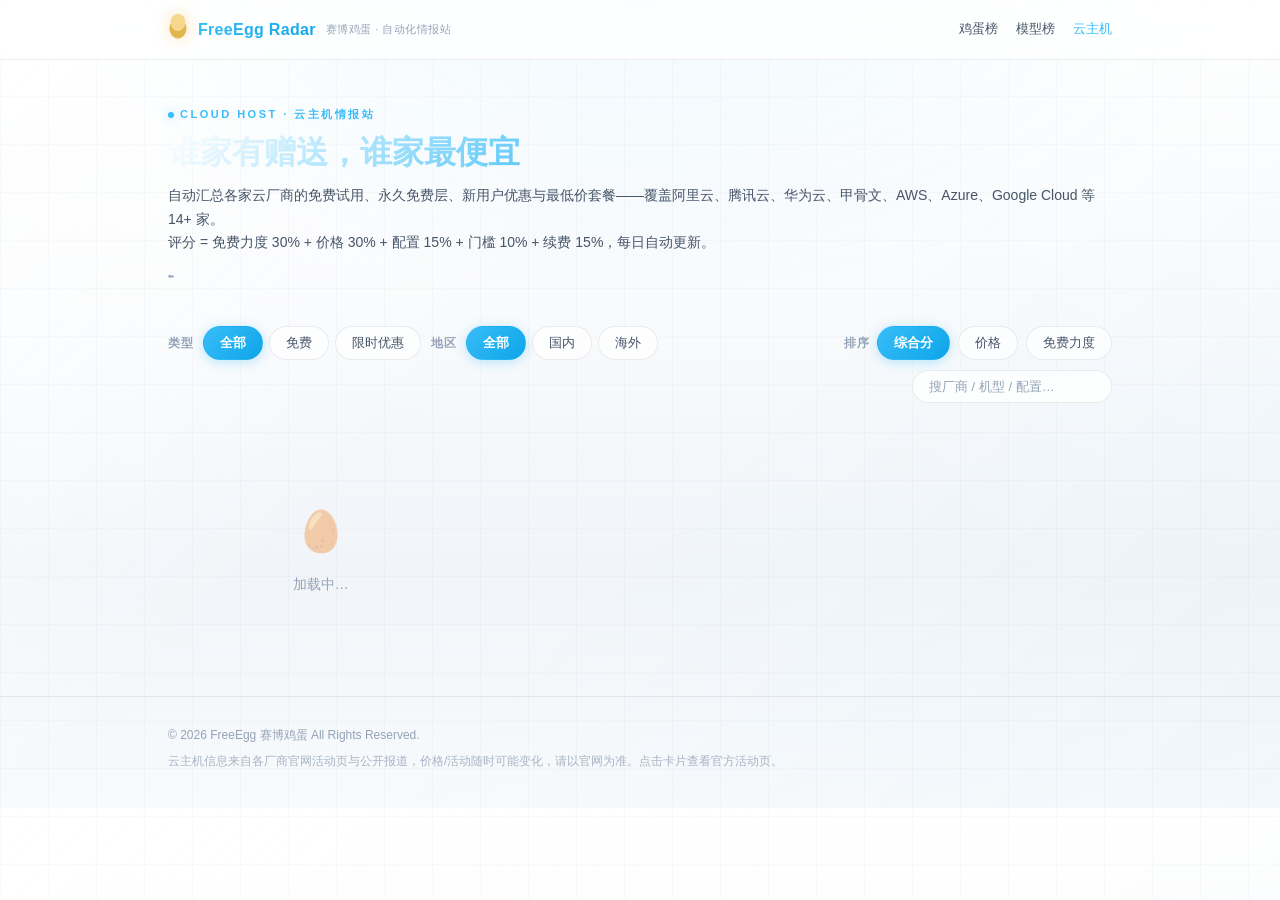
==== site/cloud.html @ a250115e "add: site/cloud.html" ====
<!DOCTYPE html>
<html lang="zh-CN">
<head>
<meta charset="UTF-8">
<meta name="viewport" content="width=device-width, initial-scale=1.0">
<meta name="theme-color" content="#0a1628">
<title>云主机 · 免费试用 & 价格对比 · FreeEgg Radar</title>
<meta name="description" content="各家云主机免费试用/赠送活动与价格对比——谁家有赠送，谁家最便宜，一页看全。">
<link rel="icon" href="data:image/svg+xml,%3Csvg xmlns='http://www.w3.org/2000/svg' viewBox='0 0 32 44'%3E%3Cellipse cx='16' cy='26' rx='14' ry='16' fill='%23e0b64e'/%3E%3Cellipse cx='16' cy='16' rx='12' ry='14' fill='%23f5d78e'/%3E%3C/svg%3E">
<link rel="stylesheet" href="css/style.css?v=19">
<style>
.cloud-grid {
  display: grid;
  grid-template-columns: repeat(auto-fill, minmax(300px, 1fr));
  gap: 14px;
  margin-top: 10px;
}
.cloud-card {
  background: var(--card);
  backdrop-filter: blur(12px);
  -webkit-backdrop-filter: blur(12px);
  border: 1px solid var(--border);
  border-radius: var(--radius);
  padding: 18px;
  transition: all 0.25s cubic-bezier(0.4, 0, 0.2, 1);
  display: flex;
  flex-direction: column;
  gap: 10px;
  position: relative;
  overflow: hidden;
  animation: cardIn 0.4s ease backwards;
}
.cloud-card::before {
  content: '';
  position: absolute;
  top: 0; left: 0; right: 0;
  height: 2px;
  background: linear-gradient(90deg, transparent, var(--sky-blue), var(--mist-silver), transparent);
  opacity: 0;
  transition: opacity 0.3s;
}
.cloud-card:hover {
  background: var(--card-hover);
  border-color: var(--border-strong);
  transform: translateY(-3px);
  box-shadow: var(--shadow-card-hover);
}
.cloud-card:hover::before { opacity: 1; }
.cloud-card.top1 { border-color: rgba(251, 191, 36, 0.45); box-shadow: var(--shadow-card), 0 4px 24px var(--gold-glow); }
.cloud-card.top2 { border-color: rgba(203, 213, 225, 0.4); box-shadow: var(--shadow-card), 0 4px 24px var(--silver-glow); }
.cloud-card.top3 { border-color: rgba(251, 146, 60, 0.45); box-shadow: var(--shadow-card), 0 4px 24px var(--copper-glow); }
.cloud-rank {
  position: absolute;
  top: 14px;
  right: 16px;
  font-size: 28px;
  font-weight: 800;
  color: var(--border-strong);
  line-height: 1;
  opacity: 0.5;
}
.cloud-card.top1 .cloud-rank { color: var(--gold); opacity: 0.9; text-shadow: 0 0 12px var(--gold-glow); }
.cloud-card.top2 .cloud-rank { color: var(--silver); opacity: 0.9; text-shadow: 0 0 12px var(--silver-glow); }
.cloud-card.top3 .cloud-rank { color: var(--copper); opacity: 0.9; text-shadow: 0 0 12px var(--copper-glow); }
.cloud-vendor {
  font-size: 13px;
  font-weight: 700;
  color: var(--sky-blue);
  display: flex;
  align-items: center;
  gap: 6px;
  padding-right: 40px;
}
.cloud-vendor::before { content: '☁'; font-size: 12px; opacity: 0.9; }
.cloud-plan { font-size: 15px; font-weight: 700; color: var(--text); line-height: 1.4; }
.cloud-config {
  font-size: 12px;
  color: var(--text-dim);
  background: rgba(255,255,255,0.04);
  border: 1px solid var(--border);
  border-radius: 8px;
  padding: 6px 10px;
  display: inline-block;
  align-self: flex-start;
}
.cloud-tags { display: flex; gap: 6px; flex-wrap: wrap; margin-top: 2px; }
.cloud-tag {
  font-size: 11px;
  padding: 3px 10px;
  border-radius: 999px;
  font-weight: 700;
}
.cloud-tag.free-forever { color: #4ade80; border: 1px solid rgba(74, 222, 128, 0.4); background: rgba(74, 222, 128, 0.12); }
.cloud-tag.free-tier { color: #4ade80; border: 1px solid rgba(74, 222, 128, 0.35); background: rgba(74, 222, 128, 0.1); }
.cloud-tag.free-trial { color: var(--sky-blue); border: 1px solid rgba(56, 189, 248, 0.35); background: rgba(56, 189, 248, 0.1); }
.cloud-tag.deal { color: var(--amber, #fbbf24); border: 1px solid rgba(251, 191, 36, 0.35); background: rgba(251, 191, 36, 0.1); }
.cloud-tag.info { color: var(--text-faint); border: 1px solid var(--border); background: rgba(255,255,255,0.03); }
.cloud-price-row {
  display: flex;
  align-items: center;
  justify-content: space-between;
  padding: 10px 12px;
  background: rgba(0,0,0,0.2);
  border-radius: var(--radius-sm);
  margin-top: 4px;
}
.cloud-price-item { flex: 1; }
.cloud-price-label { font-size: 10px; color: var(--text-faint); text-transform: uppercase; letter-spacing: 0.5px; }
.cloud-price-value { font-size: 16px; font-weight: 800; color: var(--sky-blue); margin-top: 2px; }
.cloud-price-value.free { color: #4ade80; }
.cloud-price-value.na { color: var(--text-faint); font-weight: 500; }
.cloud-detail { font-size: 12px; color: var(--text-dim); line-height: 1.6; }
.cloud-detail strong { color: var(--text); font-weight: 600; }
.cloud-score-row {
  display: flex;
  align-items: center;
  justify-content: space-between;
  padding-top: 8px;
  border-top: 1px solid var(--border);
}
.cloud-score-label { font-size: 11px; color: var(--text-faint); }
.cloud-score {
  font-size: 22px;
  font-weight: 800;
  background: linear-gradient(135deg, var(--sky-blue), var(--mist-silver));
  -webkit-background-clip: text;
  -webkit-text-fill-color: transparent;
  background-clip: text;
}
.cloud-link {
  display: inline-flex;
  align-items: center;
  gap: 4px;
  font-size: 12px;
  color: var(--sky-blue);
  text-decoration: none;
}
.cloud-link:hover { color: var(--mist-silver); }
.cloud-hero { padding: 40px 0 24px; }
.cloud-hero-title {
  font-size: 32px;
  font-weight: 800;
  background: linear-gradient(135deg, #fff 0%, var(--sky-blue) 50%, var(--mist-silver) 100%);
  -webkit-background-clip: text;
  -webkit-text-fill-color: transparent;
  background-clip: text;
  line-height: 1.2;
}
.cloud-hero-sub { color: var(--text-dim); font-size: 14px; margin-top: 12px; line-height: 1.7; }
.cloud-hero-meta { color: var(--text-faint); font-size: 12px; margin-top: 14px; display: flex; align-items: center; gap: 6px; }
.cloud-hero-meta::before { content: '☁'; font-size: 12px; }
.sort-group { display: flex; align-items: center; gap: 8px; margin-left: auto; flex-wrap: wrap; }
.sort-group .flabel { margin: 0; }
@media (max-width: 560px) {
  .sort-group { margin-left: 0; width: 100%; }
}
</style>
</head>
<body>
<a class="skip-link" href="#content">跳到主要内容</a>

<header class="topnav">
  <div class="container topnav-inner">
    <a class="brand" href="index.html">
      <span class="brand-egg" aria-hidden="true">
        <svg width="20" height="27" viewBox="0 0 32 44" fill="none"><ellipse cx="16" cy="27" rx="14" ry="16" fill="#e0b64e"/><ellipse cx="16" cy="17" rx="12" ry="14" fill="#f5d78e"/></svg>
      </span>
      <span class="brand-name">FreeEgg Radar</span>
      <span class="brand-sub">赛博鸡蛋 · 自动化情报站</span>
    </a>
    <nav class="nav-links" aria-label="主导航">
      <a href="index.html">鸡蛋榜</a>
      <a href="models.html">模型榜</a>
      <a href="cloud.html" style="color: var(--sky-blue);">云主机</a>
    </nav>
  </div>
</header>

<main id="content">
  <section class="cloud-hero">
    <div class="container">
      <p class="eyebrow">CLOUD HOST · 云主机情报站</p>
      <h1 class="cloud-hero-title">谁家有赠送，谁家最便宜</h1>
      <p class="cloud-hero-sub">自动汇总各家云厂商的免费试用、永久免费层、新用户优惠与最低价套餐——覆盖阿里云、腾讯云、华为云、甲骨文、AWS、Azure、Google Cloud 等 14+ 家。<br>评分 = 免费力度 30% + 价格 30% + 配置 15% + 门槛 10% + 续费 15%，每日自动更新。</p>
      <p class="cloud-hero-meta" id="cloud-updated-at"></p>
    </div>
  </section>

  <div class="container">
    <div class="filterbar">
      <div class="fgroup" role="group" aria-label="类型筛选" id="type-filters">
        <span class="flabel">类型</span>
        <button class="chip active" data-type="all">全部</button>
        <button class="chip" data-type="free">免费</button>
        <button class="chip" data-type="deal">限时优惠</button>
      </div>
      <div class="fgroup" role="group" aria-label="地区筛选" id="region-filters">
        <span class="flabel">地区</span>
        <button class="chip active" data-region="all">全部</button>
        <button class="chip" data-region="国内">国内</button>
        <button class="chip" data-region="海外">海外</button>
      </div>
      <div class="sort-group" role="group" aria-label="排序">
        <span class="flabel">排序</span>
        <button class="chip active" data-sort="score">综合分</button>
        <button class="chip" data-sort="price">价格</button>
        <button class="chip" data-sort="free">免费力度</button>
      </div>
      <label class="fsearch">
        <span class="visually-hidden">搜索</span>
        <input type="search" id="cloud-filter-q" placeholder="搜厂商 / 机型 / 配置…" autocomplete="off">
      </label>
    </div>
  </div>

  <section class="section">
    <div class="container">
      <div class="cloud-grid" id="cloud-grid">
        <div class="empty">加载中…</div>
      </div>
    </div>
  </section>
</main>

<footer class="footer">
  <div class="container footer-inner">
    <p>© 2026 FreeEgg 赛博鸡蛋 All Rights Reserved.</p>
    <p class="footer-tip">云主机信息来自各厂商官网活动页与公开报道，价格/活动随时可能变化，请以官网为准。点击卡片查看官方活动页。</p>
  </div>
</footer>

<script src="js/cloud.js?v=19"></script>
</body>
</html>
---- site/css/style.css ----
/* FreeEgg Radar 样式 v15：极简未来风 · 纯净白 · 雾银白主色 · 亮天蓝点缀 · Hero发光曲线 */
:root {
  /* 极简未来风配色 */
  --bg: #f8fafc;
  --bg-2: #f1f5f9;
  --card: rgba(255, 255, 255, 0.85);
  --card-solid: #ffffff;
  --card-hover: rgba(255, 255, 255, 0.95);
  --border: rgba(15, 23, 42, 0.08);
  --border-strong: rgba(15, 23, 42, 0.15);
  --text: #0f172a;
  --text-dim: #475569;
  --text-faint: #94a3b8;

  /* 雾银白主色 + 亮天蓝点缀 */
  --mist-silver: #F1F559;
  --mist-silver-dim: #d4d84a;
  --sky-blue: #38BDF8;
  --sky-blue-dim: #0ea5e9;
  --cool-gray: #e2e8f0;

  --accent: var(--sky-blue);
  --accent-2: var(--mist-silver);
  --radius: 16px;
  --radius-sm: 10px;
  --shadow-card: 0 2px 12px rgba(15, 23, 42, 0.06);
  --shadow-card-hover: 0 8px 32px rgba(15, 23, 42, 0.1);

  /* 金/银/铜蛋 */
  --gold: #f59e0b;
  --gold-bright: #fbbf24;
  --gold-glow: rgba(245, 158, 11, 0.25);
  --silver: #64748b;
  --silver-bright: #94a3b8;
  --silver-glow: rgba(100, 116, 139, 0.2);
  --copper: #ea580c;
  --copper-bright: #f97316;
  --copper-glow: rgba(234, 88, 12, 0.25);
}

* { box-sizing: border-box; margin: 0; padding: 0; }

html { scroll-behavior: smooth; }

body {
  background:
    /* 微妙对角线高光（左上稍亮） */
    linear-gradient(135deg, rgba(255,255,255,0.9) 0%, transparent 40%),
    /* 微妙对角线暗角（右下稍暗） */
    linear-gradient(315deg, rgba(56,189,248,0.03) 0%, transparent 45%),
    /* 基础从上到下渐变（纯净白到极浅灰） */
    linear-gradient(180deg, #ffffff 0%, #f8fafc 40%, #f1f5f9 70%, #f8fafc 100%);
  color: var(--text);
  font-family: 'PingFang SC', 'Microsoft YaHei', 'Segoe UI', Arial, sans-serif;
  line-height: 1.6;
  -webkit-font-smoothing: antialiased;
  overflow-x: hidden;
  position: relative;
}

/* 微妙网格纹理覆盖层 */
body::before {
  content: '';
  position: fixed;
  inset: 0;
  background-image:
    linear-gradient(rgba(15,23,42,0.02) 1px, transparent 1px),
    linear-gradient(90deg, rgba(15,23,42,0.02) 1px, transparent 1px);
  background-size: 48px 48px;
  pointer-events: none;
  z-index: 0;
}

/* 极微妙的顶部光晕（亮天蓝，大面积、低不透明度） */
body::after {
  content: '';
  position: fixed;
  top: -300px;
  left: 50%;
  transform: translateX(-50%);
  width: 1200px;
  height: 600px;
  background: radial-gradient(ellipse at center, rgba(56, 189, 248, 0.06) 0%, transparent 70%);
  pointer-events: none;
  z-index: 0;
}

.container { max-width: 980px; margin: 0 auto; padding: 0 18px; position: relative; z-index: 1; }

a { color: var(--sky-blue); text-decoration: none; transition: color 0.2s; }
a:hover { color: var(--sky-blue-dim); text-decoration: none; }

.visually-hidden {
  position: absolute; width: 1px; height: 1px; margin: -1px;
  clip: rect(0 0 0 0); overflow: hidden; white-space: nowrap;
}

.skip-link {
  position: absolute; left: -999px; top: 0; background: var(--sky-blue); color: #fff;
  padding: 8px 14px; border-radius: 0 0 8px 0; z-index: 999;
}
.skip-link:focus { left: 0; }

::-webkit-scrollbar { width: 8px; }
::-webkit-scrollbar-track { background: var(--bg); }
::-webkit-scrollbar-thumb { background: linear-gradient(180deg, var(--sky-blue), var(--mist-silver)); border-radius: 4px; }
::-webkit-scrollbar-thumb:hover { background: linear-gradient(180deg, var(--sky-blue-dim), var(--mist-silver-dim)); }

/* ========== 顶栏 ========== */
.topnav {
  position: sticky; top: 0; z-index: 50;
  background: rgba(255, 255, 255, 0.75);
  backdrop-filter: blur(24px) saturate(1.8);
  -webkit-backdrop-filter: blur(24px) saturate(1.8);
  border-bottom: 1px solid var(--border);
}
.topnav-inner { display: flex; align-items: center; gap: 12px; padding: 12px 18px; }
.brand { display: flex; align-items: center; gap: 10px; color: var(--text); }
.brand-egg { filter: drop-shadow(0 0 8px rgba(245, 158, 11, 0.3)); transition: transform 0.3s; }
.brand:hover .brand-egg { transform: rotate(-8deg) scale(1.08); }
.brand-name {
  font-weight: 800; font-size: 16px; letter-spacing: 0.3px;
  background: linear-gradient(135deg, var(--sky-blue), var(--sky-blue-dim));
  -webkit-background-clip: text; -webkit-text-fill-color: transparent;
  background-clip: text;
}
.brand-sub { font-size: 11px; color: var(--text-faint); letter-spacing: 0.5px; }
.nav-links { margin-left: auto; display: flex; gap: 18px; }
.nav-links a {
  color: var(--text-dim); font-size: 13px; font-weight: 500;
  padding: 4px 0; position: relative; transition: color 0.2s;
}
.nav-links a::after {
  content: ''; position: absolute; bottom: -2px; left: 0; width: 0; height: 2px;
  background: linear-gradient(90deg, var(--sky-blue), var(--mist-silver));
  transition: width 0.25s; border-radius: 1px;
}
.nav-links a:hover { color: var(--text); }
.nav-links a:hover::after { width: 100%; }

/* ========== Hero ========== */
.hero { padding: 48px 0 28px; position: relative; overflow: hidden; }

/* Hero 发光曲线装饰 */
.hero::before {
  content: '';
  position: absolute;
  top: -60px;
  right: -100px;
  width: 500px;
  height: 300px;
  background: linear-gradient(135deg, transparent 40%, rgba(56, 189, 248, 0.12) 50%, transparent 60%);
  border-radius: 50%;
  filter: blur(20px);
  transform: rotate(-15deg);
  pointer-events: none;
  z-index: 0;
}
.hero::after {
  content: '';
  position: absolute;
  bottom: -40px;
  left: -80px;
  width: 450px;
  height: 250px;
  background: linear-gradient(135deg, transparent 40%, rgba(241, 245, 89, 0.1) 50%, transparent 60%);
  border-radius: 50%;
  filter: blur(24px);
  transform: rotate(20deg);
  pointer-events: none;
  z-index: 0;
}
.hero-curve {
  position: absolute;
  top: 50%;
  left: 50%;
  transform: translate(-50%, -50%);
  width: 800px;
  height: 400px;
  pointer-events: none;
  z-index: 0;
  opacity: 0.6;
}
.hero-curve::before {
  content: '';
  position: absolute;
  top: 30%;
  left: 10%;
  width: 600px;
  height: 2px;
  background: linear-gradient(90deg, transparent, rgba(56, 189, 248, 0.3), rgba(241, 245, 89, 0.25), transparent);
  border-radius: 50%;
  filter: blur(1px);
  transform: rotate(-8deg);
}
.hero-curve::after {
  content: '';
  position: absolute;
  top: 55%;
  left: 20%;
  width: 500px;
  height: 2px;
  background: linear-gradient(90deg, transparent, rgba(241, 245, 89, 0.2), rgba(56, 189, 248, 0.25), transparent);
  border-radius: 50%;
  filter: blur(1px);
  transform: rotate(5deg);
}

.hero-inner { display: flex; align-items: center; gap: 28px; flex-wrap: wrap; position: relative; z-index: 1; }
.hero-logo { flex-shrink: 0; position: relative; }
.hero-logo::before {
  content: ''; position: absolute; inset: -24px;
  background: radial-gradient(circle, rgba(56, 189, 248, 0.15) 0%, rgba(241, 245, 89, 0.1) 50%, transparent 70%);
  border-radius: 50%; z-index: -1;
}
.hero-logo svg { filter: drop-shadow(0 0 20px rgba(56, 189, 248, 0.25)); animation: float 4s ease-in-out infinite; }
@keyframes float {
  0%, 100% { transform: translateY(0); }
  50% { transform: translateY(-8px); }
}
.hero-copy { flex: 1 1 300px; min-width: 0; }
.eyebrow {
  font-size: 11px; letter-spacing: 2.5px; text-transform: uppercase;
  color: var(--sky-blue); margin-bottom: 10px; font-weight: 600;
  display: inline-flex; align-items: center; gap: 6px;
}
.eyebrow::before {
  content: ''; width: 6px; height: 6px; border-radius: 50%;
  background: var(--sky-blue); box-shadow: 0 0 10px rgba(56, 189, 248, 0.5);
  animation: pulse 2s ease-in-out infinite;
}
@keyframes pulse {
  0%, 100% { opacity: 1; }
  50% { opacity: 0.4; }
}
.hero-title {
  font-size: 34px; line-height: 1.2; font-weight: 800; letter-spacing: 0.5px;
  background: linear-gradient(135deg, var(--text) 0%, var(--sky-blue) 50%, var(--sky-blue-dim) 100%);
  -webkit-background-clip: text; -webkit-text-fill-color: transparent;
  background-clip: text;
}
.hero-sub { color: var(--text-dim); font-size: 14px; margin-top: 12px; line-height: 1.7; }
.hero-stats { display: flex; gap: 22px; margin-top: 22px; }
.stat { display: flex; align-items: center; gap: 10px; }
.stat-egg { display: flex; filter: drop-shadow(0 2px 6px rgba(0,0,0,0.1)); }
.stat-text dt { font-size: 11px; color: var(--text-faint); letter-spacing: 1px; text-transform: uppercase; }
.stat-text dd {
  font-size: 26px; font-weight: 800; line-height: 1.1;
  background: linear-gradient(135deg, var(--gold), var(--gold-bright));
  -webkit-background-clip: text; -webkit-text-fill-color: transparent;
  background-clip: text;
}
.stat:nth-child(2) .stat-text dd { background: linear-gradient(135deg, var(--silver), var(--silver-bright)); -webkit-background-clip: text; background-clip: text; }
.stat:nth-child(3) .stat-text dd { background: linear-gradient(135deg, var(--copper), var(--copper-bright)); -webkit-background-clip: text; background-clip: text; }
.hero-meta {
  color: var(--text-faint); font-size: 12px; margin-top: 14px;
  display: flex; align-items: center; gap: 6px;
}
.hero-meta::before { content: '⏱'; font-size: 11px; }

/* ========== 筛选栏 ========== */
.filterbar {
  display: flex; align-items: center; gap: 10px; flex-wrap: wrap;
  padding: 14px 0 6px;
}
.chip {
  background: rgba(255,255,255,0.7); color: var(--text-dim);
  border: 1px solid var(--border); border-radius: 999px;
  padding: 7px 16px; font-size: 13px; cursor: pointer;
  transition: all 0.2s cubic-bezier(0.4, 0, 0.2, 1); font-family: inherit;
  font-weight: 500;
}
.chip:hover {
  color: var(--text); border-color: var(--border-strong);
  background: rgba(255,255,255,0.95); transform: translateY(-1px);
}
.chip.active {
  background: linear-gradient(135deg, var(--sky-blue), var(--sky-blue-dim));
  color: #fff; border-color: transparent; font-weight: 700;
  box-shadow: 0 2px 12px rgba(56, 189, 248, 0.35);
}
.filter-advanced {
  display: flex; gap: 16px; flex-wrap: wrap; width: 100%;
  padding: 12px 16px; border: 1px solid var(--border); border-radius: var(--radius-sm);
  margin-top: 4px; background: rgba(255,255,255,0.6);
  animation: slideDown 0.25s ease;
}
@keyframes slideDown {
  from { opacity: 0; transform: translateY(-8px); }
  to { opacity: 1; transform: translateY(0); }
}
.fgroup { display: flex; align-items: center; gap: 6px; flex-wrap: wrap; }
.flabel { font-size: 12px; color: var(--text-faint); margin-right: 4px; font-weight: 600; letter-spacing: 0.5px; }
.fsearch { margin-left: auto; }
.fsearch input {
  background: rgba(255,255,255,0.8); border: 1px solid var(--border); border-radius: 999px;
  color: var(--text); padding: 8px 16px; font-size: 13px; width: 200px; outline: none;
  font-family: inherit; transition: all 0.2s;
}
.fsearch input::placeholder { color: var(--text-faint); }
.fsearch input:focus { border-color: var(--sky-blue); background: rgba(255,255,255,0.95); box-shadow: 0 0 0 3px rgba(56, 189, 248, 0.12); }
@media (max-width: 560px) {
  .fsearch { margin-left: 0; width: 100%; }
  .fsearch input { width: 100%; }
  .hero-title { font-size: 26px; }
  .hero-stats { gap: 16px; }
  .stat-text dd { font-size: 22px; }
}

/* ========== 卡片网格 ========== */
.section { padding: 32px 0; }
.egg-grid {
  display: grid; grid-template-columns: repeat(auto-fill, minmax(290px, 1fr));
  gap: 16px; margin-top: 10px;
}
.egg-card {
  background: var(--card);
  backdrop-filter: blur(12px);
  -webkit-backdrop-filter: blur(12px);
  border: 1px solid var(--border); border-radius: var(--radius);
  padding: 18px; cursor: pointer;
  transition: all 0.25s cubic-bezier(0.4, 0, 0.2, 1);
  display: flex; flex-direction: column; gap: 10px;
  position: relative; overflow: hidden;
  animation: cardIn 0.4s ease backwards;
  box-shadow: var(--shadow-card);
}
@keyframes cardIn {
  from { opacity: 0; transform: translateY(16px); }
  to { opacity: 1; transform: translateY(0); }
}
.egg-card::before {
  content: ''; position: absolute; top: 0; left: 0; right: 0; height: 2px;
  background: linear-gradient(90deg, transparent, var(--sky-blue), var(--mist-silver), transparent);
  opacity: 0; transition: opacity 0.3s;
}
.egg-card:hover {
  background: var(--card-hover);
  border-color: var(--border-strong);
  transform: translateY(-3px);
  box-shadow: var(--shadow-card-hover);
}
.egg-card:hover::before { opacity: 1; }
.egg-card.tier-gold:hover { border-color: rgba(245, 158, 11, 0.4); box-shadow: var(--shadow-card-hover), 0 8px 24px var(--gold-glow); }
.egg-card.tier-silver:hover { border-color: rgba(100, 116, 139, 0.35); box-shadow: var(--shadow-card-hover), 0 8px 24px var(--silver-glow); }
.egg-card.tier-copper:hover { border-color: rgba(234, 88, 12, 0.4); box-shadow: var(--shadow-card-hover), 0 8px 24px var(--copper-glow); }
.egg-card.rotten { opacity: 0.5; filter: grayscale(0.5); }
.egg-card.rotten:hover { transform: none; box-shadow: var(--shadow-card); }

.egg-head { display: flex; align-items: center; gap: 8px; }
.egg-vendor {
  font-size: 12px; color: var(--text-dim); font-weight: 600;
  display: flex; align-items: center; gap: 5px;
}
.egg-vendor::before { content: '◆'; font-size: 8px; color: var(--sky-blue); opacity: 0.8; }
.egg-tier {
  margin-left: auto; font-size: 11px; padding: 3px 10px; border-radius: 999px;
  font-weight: 700; letter-spacing: 0.5px;
}
.tier-gold .egg-tier, .egg-card.tier-gold .egg-tier { color: #fff; background: linear-gradient(135deg, var(--gold-bright), var(--gold)); box-shadow: 0 1px 6px var(--gold-glow); }
.tier-silver .egg-tier, .egg-card.tier-silver .egg-tier { color: #fff; background: linear-gradient(135deg, var(--silver-bright), var(--silver)); box-shadow: 0 1px 6px var(--silver-glow); }
.tier-copper .egg-tier, .egg-card.tier-copper .egg-tier { color: #fff; background: linear-gradient(135deg, var(--copper-bright), var(--copper)); box-shadow: 0 1px 6px var(--copper-glow); }

.egg-title { font-size: 15px; font-weight: 700; line-height: 1.45; color: var(--text); }
.egg-summary { font-size: 13px; color: var(--text-dim); flex: 1; line-height: 1.6; }
.egg-tags { display: flex; gap: 6px; flex-wrap: wrap; }
.tag {
  font-size: 11px; padding: 3px 9px; border-radius: 6px;
  border: 1px solid var(--border); color: var(--text-dim);
  background: rgba(15,23,42,0.02); font-weight: 500;
}
.tag-limit { color: #d97706; border-color: rgba(217, 119, 6, 0.3); background: rgba(217, 119, 6, 0.06); }
.tag-longterm { color: #059669; border-color: rgba(5, 150, 105, 0.3); background: rgba(5, 150, 105, 0.06); }
.tag-auto { color: var(--sky-blue-dim); border-color: rgba(14, 165, 233, 0.35); background: rgba(14, 165, 233, 0.08); }

.egg-meta { display: flex; align-items: center; gap: 10px; font-size: 12px; color: var(--text-faint); padding-top: 4px; border-top: 1px solid var(--border); }
.egg-score {
  font-size: 18px; font-weight: 800; margin-left: auto;
  background: linear-gradient(135deg, var(--gold), var(--gold-bright));
  -webkit-background-clip: text; -webkit-text-fill-color: transparent;
  background-clip: text;
}
.egg-card.tier-silver .egg-score { background: linear-gradient(135deg, var(--silver), var(--silver-bright)); -webkit-background-clip: text; background-clip: text; }
.egg-card.tier-copper .egg-score { background: linear-gradient(135deg, var(--copper), var(--copper-bright)); -webkit-background-clip: text; background-clip: text; }
.egg-countdown { color: #d97706; font-weight: 600; display: flex; align-items: center; gap: 4px; }
.egg-countdown::before { content: '⏰'; font-size: 11px; }
.egg-rotate { color: var(--text-faint); }

/* ========== 排行榜 ========== */
.section-head { margin-bottom: 18px; }
.section-head h2 {
  font-size: 24px; margin-top: 4px; font-weight: 800;
  background: linear-gradient(135deg, var(--text), var(--text-dim));
  -webkit-background-clip: text; -webkit-text-fill-color: transparent;
  background-clip: text;
}
.section-sub { color: var(--text-dim); font-size: 13px; margin-top: 6px; }
.ranking { display: flex; flex-direction: column; gap: 10px; }
.rank-item {
  display: flex; align-items: center; gap: 14px;
  background: var(--card);
  backdrop-filter: blur(12px);
  border: 1px solid var(--border); border-radius: var(--radius-sm);
  padding: 14px 18px; cursor: pointer;
  transition: all 0.2s cubic-bezier(0.4, 0, 0.2, 1);
  position: relative; overflow: hidden;
  box-shadow: var(--shadow-card);
}
.rank-item::before {
  content: ''; position: absolute; left: 0; top: 0; bottom: 0; width: 3px;
  background: var(--border-strong); transition: background 0.2s;
}
.rank-item:hover {
  background: var(--card-hover); border-color: var(--border-strong);
  transform: translateX(4px);
  box-shadow: var(--shadow-card-hover);
}
.rank-item:hover::before { background: linear-gradient(180deg, var(--sky-blue), var(--mist-silver)); }
.rank-item.top1::before { background: linear-gradient(180deg, var(--gold-bright), var(--gold)); }
.rank-item.top2::before { background: linear-gradient(180deg, var(--silver-bright), var(--silver)); }
.rank-item.top3::before { background: linear-gradient(180deg, var(--copper-bright), var(--copper)); }
.rank-no {
  font-size: 16px; font-weight: 800; color: var(--text-faint);
  width: 30px; text-align: center; flex-shrink: 0;
}
.rank-no.top1 { color: var(--gold); text-shadow: 0 0 10px var(--gold-glow); font-size: 20px; }
.rank-no.top2 { color: var(--silver); text-shadow: 0 0 10px var(--silver-glow); font-size: 18px; }
.rank-no.top3 { color: var(--copper); text-shadow: 0 0 10px var(--copper-glow); font-size: 17px; }
.rank-info { flex: 1; min-width: 0; }
.rank-title { font-size: 14px; font-weight: 600; white-space: nowrap; overflow: hidden; text-overflow: ellipsis; color: var(--text); }
.rank-sub { font-size: 12px; color: var(--text-faint); margin-top: 2px; }
.rank-score {
  font-size: 18px; font-weight: 800; flex-shrink: 0;
  background: linear-gradient(135deg, var(--sky-blue), var(--sky-blue-dim));
  -webkit-background-clip: text; -webkit-text-fill-color: transparent;
  background-clip: text;
}

/* ========== 过期蛋 ========== */
.recycle {
  background: var(--card);
  backdrop-filter: blur(12px);
  border: 1px solid var(--border); border-radius: var(--radius);
  padding: 16px 20px;
  box-shadow: var(--shadow-card);
}
.recycle summary {
  display: flex; align-items: center; gap: 12px; cursor: pointer; list-style: none;
}
.recycle summary::-webkit-details-marker { display: none; }
.recycle-title h2 { font-size: 19px; font-weight: 700; color: var(--text-dim); }
.recycle-meta { margin-left: auto; font-size: 12px; color: var(--text-faint); }
.recycle-meta .num { font-size: 16px; font-weight: 700; color: var(--text-dim); }
.recycle-list { margin-top: 16px; display: grid; grid-template-columns: repeat(auto-fill, minmax(260px, 1fr)); gap: 10px; }

/* ========== 详情弹层 ========== */
.modal-overlay {
  position: fixed; inset: 0; background: rgba(15, 23, 42, 0.5);
  backdrop-filter: blur(8px); z-index: 90;
  display: flex; align-items: center; justify-content: center; padding: 16px;
  animation: fadeIn 0.2s ease;
}
@keyframes fadeIn { from { opacity: 0; } to { opacity: 1; } }
.modal {
  background: linear-gradient(180deg, #ffffff, #f8fafc);
  border: 1px solid var(--border-strong); border-radius: 20px;
  max-width: 580px; width: 100%; max-height: 82vh; overflow-y: auto;
  padding: 24px; position: relative;
  box-shadow: 0 24px 80px rgba(15,23,42,0.15), 0 0 60px rgba(56, 189, 248, 0.1);
  animation: modalIn 0.3s cubic-bezier(0.4, 0, 0.2, 1);
}
@keyframes modalIn {
  from { opacity: 0; transform: scale(0.95) translateY(12px); }
  to { opacity: 1; transform: scale(1) translateY(0); }
}
.modal-head { display: flex; align-items: flex-start; gap: 12px; margin-bottom: 12px; padding-right: 36px; }
.modal-title { font-size: 19px; font-weight: 800; line-height: 1.4; color: var(--text); }
.modal-meta { font-size: 12px; color: var(--text-faint); margin-bottom: 14px; display: flex; gap: 12px; flex-wrap: wrap; }
.modal-content { font-size: 14px; color: var(--text-dim); line-height: 1.75; }
.modal-content p { margin: 10px 0; }
.modal-content ul, .modal-content ol { margin: 10px 0 10px 22px; }
.modal-content li { margin: 6px 0; }
.modal-content strong { color: var(--gold); font-weight: 700; }
.modal-content a { color: var(--sky-blue); text-decoration: underline; text-underline-offset: 2px; }
.modal-close {
  position: absolute; top: 14px; right: 14px; background: rgba(15,23,42,0.04);
  border: 1px solid var(--border); color: var(--text-dim); font-size: 20px;
  cursor: pointer; padding: 6px 12px; line-height: 1; border-radius: 8px;
  transition: all 0.2s;
}
.modal-close:hover { background: rgba(15,23,42,0.08); color: var(--text); transform: rotate(90deg); }
.modal-actions { margin-top: 20px; display: flex; gap: 10px; flex-wrap: wrap; padding-top: 16px; border-top: 1px solid var(--border); }
.btn {
  display: inline-flex; align-items: center; gap: 6px;
  background: linear-gradient(135deg, var(--sky-blue), var(--sky-blue-dim));
  color: #fff; font-weight: 700;
  border-radius: 10px; padding: 10px 20px; font-size: 14px;
  border: none; cursor: pointer; transition: all 0.2s;
  box-shadow: 0 2px 12px rgba(56, 189, 248, 0.35);
}
.btn:hover { background: linear-gradient(135deg, var(--sky-blue-dim), var(--mist-silver-dim)); transform: translateY(-1px); box-shadow: 0 4px 20px rgba(56, 189, 248, 0.45); color: #fff; }
.btn-ghost {
  background: rgba(15,23,42,0.04); color: var(--text-dim);
  border: 1px solid var(--border); padding: 10px 16px; box-shadow: none;
}
.btn-ghost:hover { background: rgba(15,23,42,0.08); color: var(--text); box-shadow: none; }

/* ========== 灯箱 ========== */
.lightbox {
  position: fixed; inset: 0; background: rgba(15,23,42,0.85); z-index: 95;
  display: flex; align-items: center; justify-content: center; padding: 20px;
}
.lightbox[hidden] { display: none; }
.lightbox img { max-width: 100%; max-height: 90vh; border-radius: 12px; box-shadow: 0 20px 60px rgba(0,0,0,0.3); }
.lightbox-close {
  position: absolute; top: 16px; right: 20px; background: rgba(255,255,255,0.1);
  border: none; color: #fff; font-size: 28px; cursor: pointer;
  width: 44px; height: 44px; border-radius: 50%; transition: all 0.2s;
}
.lightbox-close:hover { background: rgba(255,255,255,0.2); transform: rotate(90deg); }

/* ========== 页脚 ========== */
.footer { border-top: 1px solid var(--border); padding: 28px 0 36px; margin-top: 20px; }
.footer-inner { display: flex; flex-direction: column; gap: 6px; }
.footer p { color: var(--text-faint); font-size: 12px; line-height: 1.7; }
.footer-tip { opacity: 0.8; }

/* ========== 空状态 ========== */
.empty {
  color: var(--text-faint); text-align: center; padding: 48px 0;
  font-size: 14px; display: flex; flex-direction: column; align-items: center; gap: 10px;
}
.empty::before { content: '🥚'; font-size: 40px; opacity: 0.5; }

/* ========== 模型榜专属样式 ========== */
.model-grid {
  display: grid; grid-template-columns: repeat(auto-fill, minmax(280px, 1fr));
  gap: 14px; margin-top: 10px;
}
.model-card {
  background: var(--card);
  backdrop-filter: blur(12px);
  border: 1px solid var(--border); border-radius: var(--radius);
  padding: 16px; cursor: pointer;
  transition: all 0.25s cubic-bezier(0.4, 0, 0.2, 1);
  display: flex; flex-direction: column; gap: 8px;
  position: relative; overflow: hidden;
  animation: cardIn 0.4s ease backwards;
  box-shadow: var(--shadow-card);
}
.model-card:hover {
  background: var(--card-hover);
  border-color: var(--border-strong);
  transform: translateY(-2px);
  box-shadow: var(--shadow-card-hover);
}
.model-card.top1 { border-color: rgba(245, 158, 11, 0.4); box-shadow: var(--shadow-card), 0 4px 20px var(--gold-glow); }
.model-card.top2 { border-color: rgba(100, 116, 139, 0.35); box-shadow: var(--shadow-card), 0 4px 20px var(--silver-glow); }
.model-card.top3 { border-color: rgba(234, 88, 12, 0.4); box-shadow: var(--shadow-card), 0 4px 20px var(--copper-glow); }
.model-rank {
  position: absolute; top: 12px; right: 14px;
  font-size: 28px; font-weight: 900; color: var(--border-strong);
  line-height: 1; opacity: 0.5;
}
.model-card.top1 .model-rank { color: var(--gold); opacity: 0.8; }
.model-card.top2 .model-rank { color: var(--silver); opacity: 0.8; }
.model-card.top3 .model-rank { color: var(--copper); opacity: 0.8; }
.model-name { font-size: 15px; font-weight: 700; line-height: 1.4; color: var(--text); padding-right: 36px; }
.model-vendor { font-size: 12px; color: var(--text-faint); font-weight: 500; }
.model-pricing { display: flex; gap: 12px; margin-top: 4px; }
.price-item { flex: 1; }
.price-label { font-size: 10px; color: var(--text-faint); text-transform: uppercase; letter-spacing: 0.5px; }
.price-value { font-size: 14px; font-weight: 700; color: var(--text); margin-top: 2px; }
.price-value.output { color: var(--sky-blue-dim); }
.model-score-row { display: flex; align-items: flex-end; justify-content: space-between; margin-top: auto; padding-top: 8px; border-top: 1px solid var(--border); }
.model-score-label { font-size: 10px; color: var(--text-faint); text-transform: uppercase; letter-spacing: 0.5px; }
.model-date { font-size: 10px; color: var(--text-faint); margin-top: 2px; }
.model-score {
  font-size: 24px; font-weight: 900; line-height: 1;
  background: linear-gradient(135deg, var(--sky-blue), var(--sky-blue-dim));
  -webkit-background-clip: text; -webkit-text-fill-color: transparent;
  background-clip: text;
}
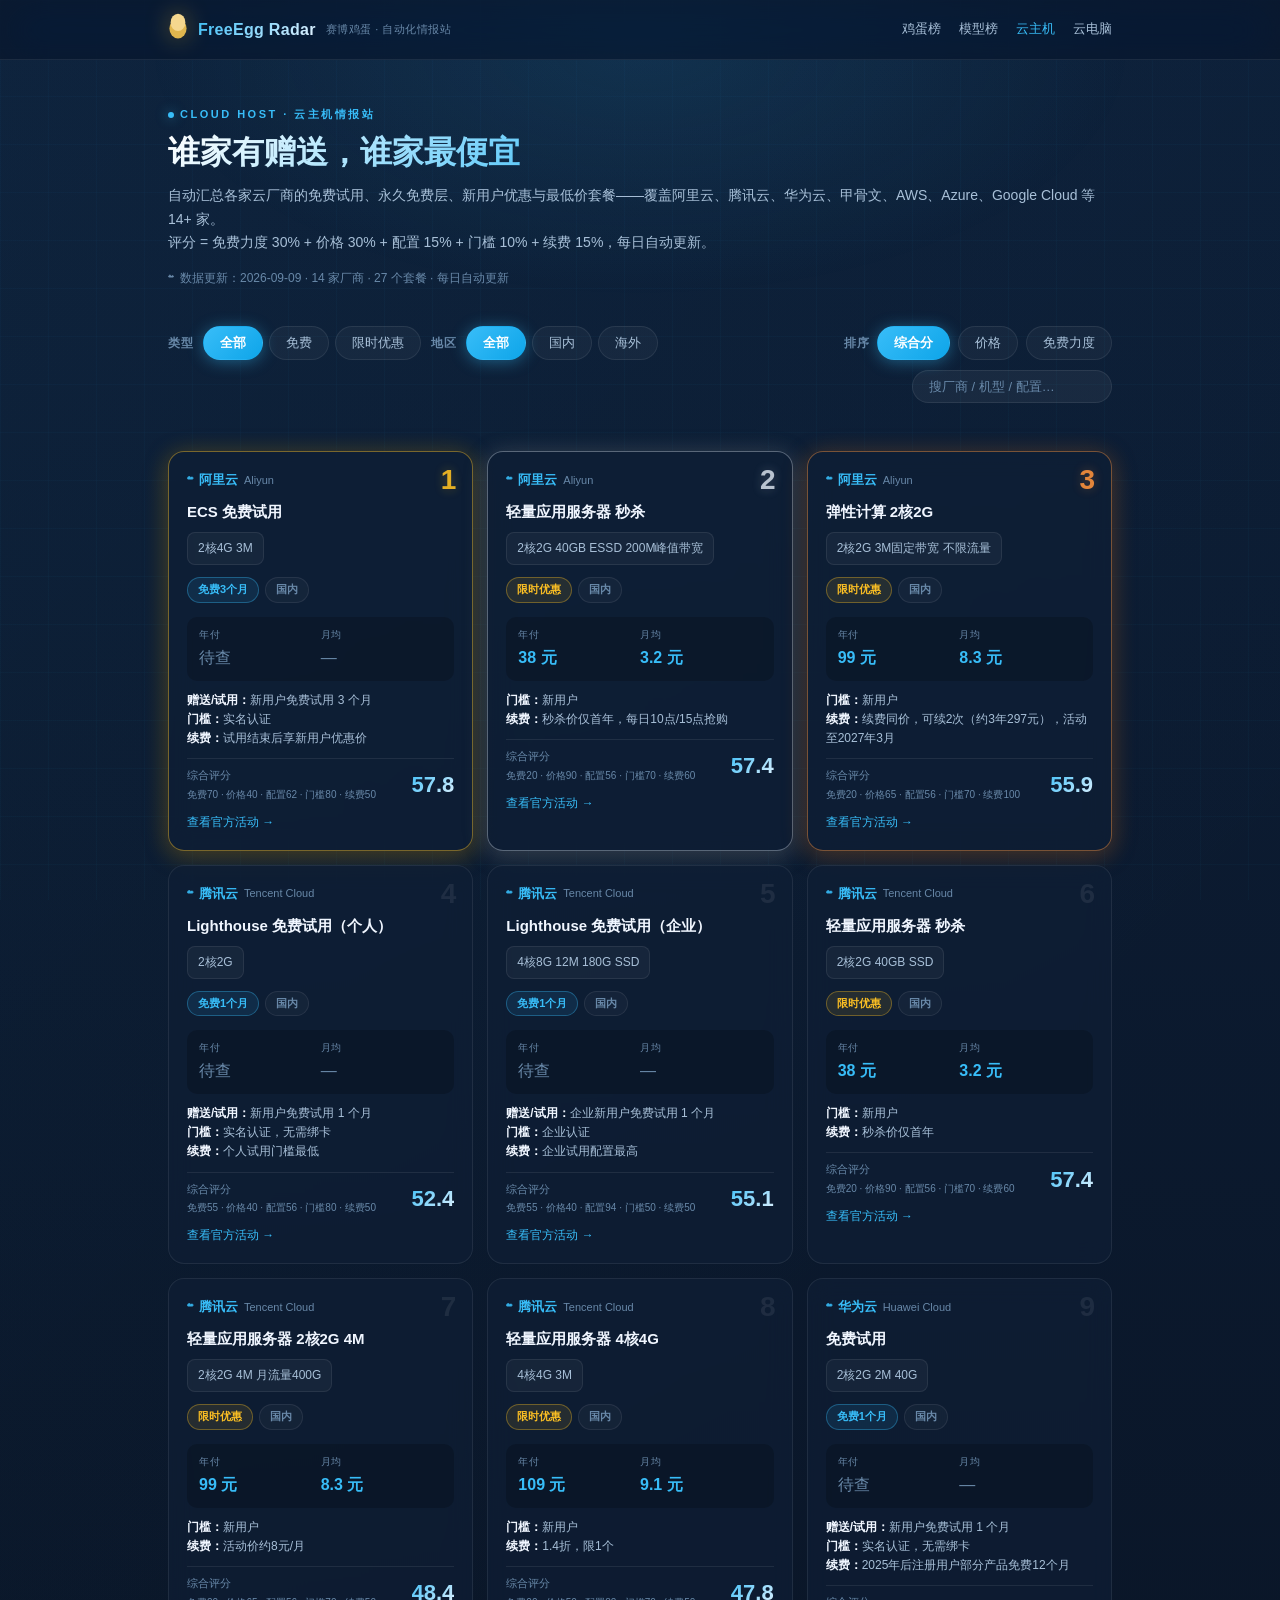
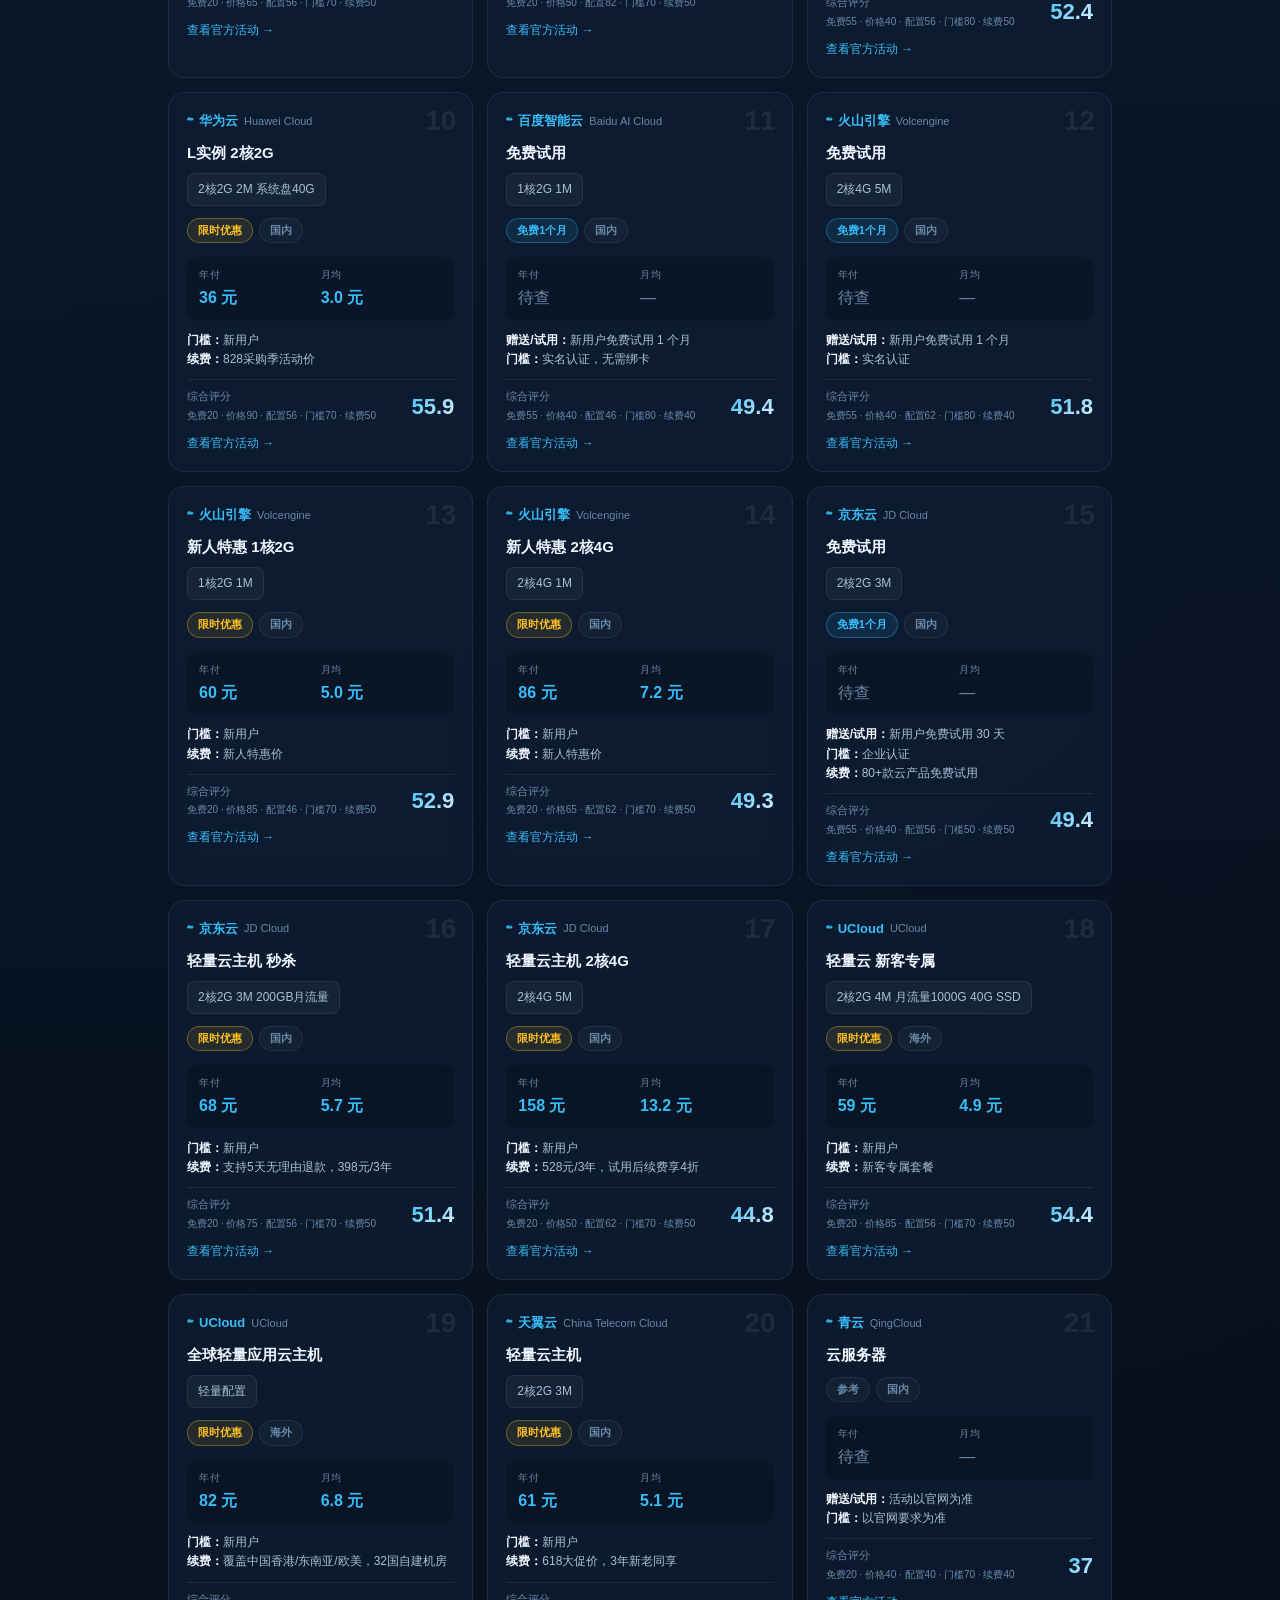
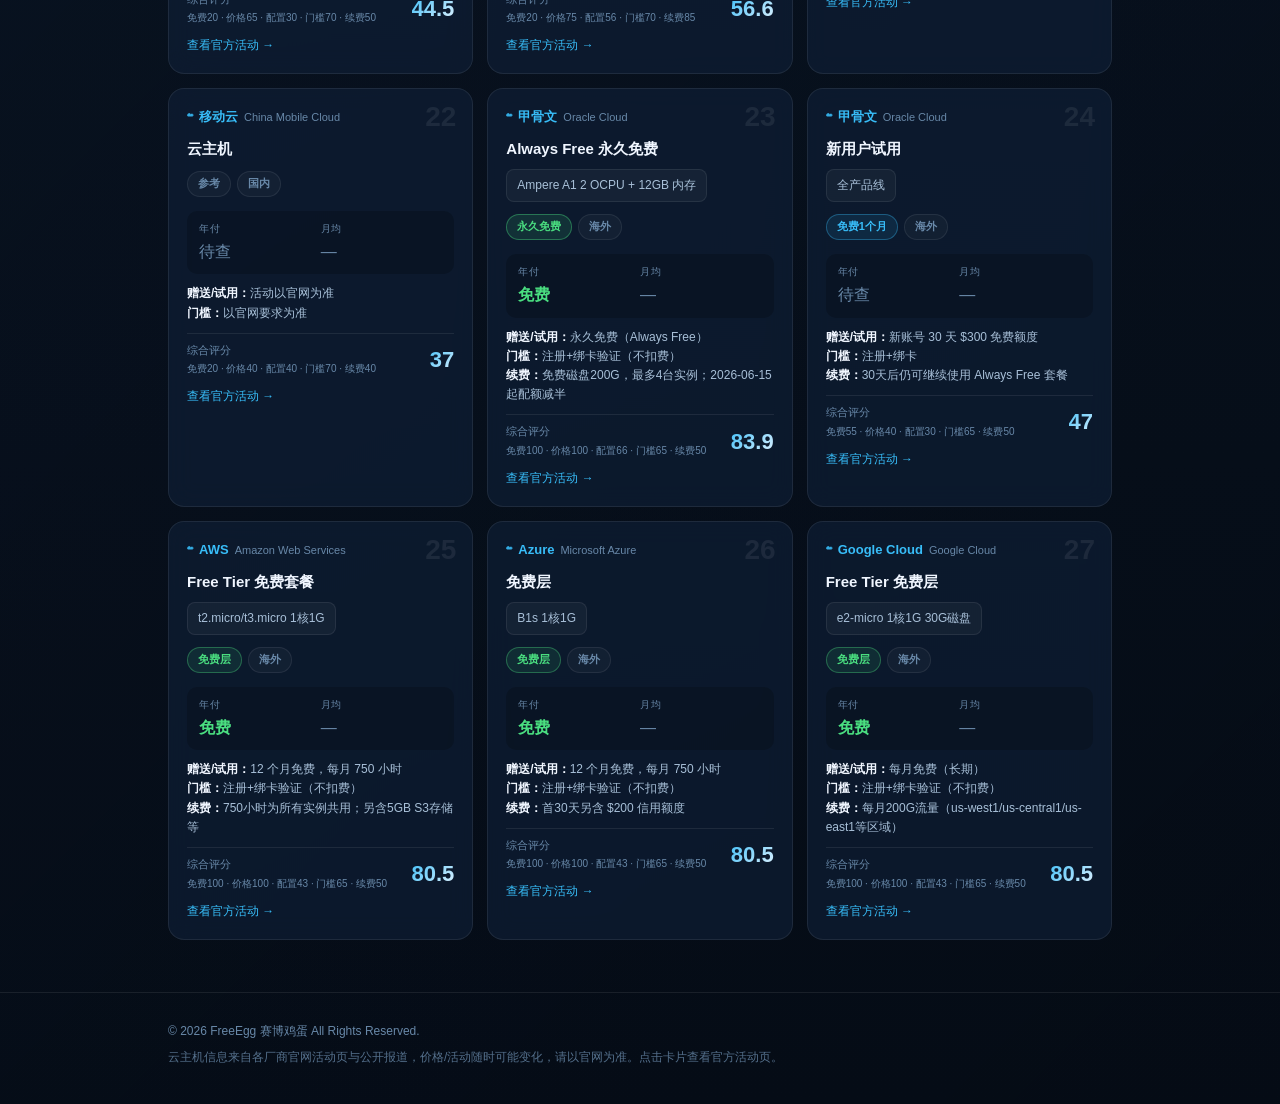
==== commit 8abb9183: "update: site/cloud.html" ====
--- a/site/cloud.html
+++ b/site/cloud.html
@@ -172,6 +172,7 @@
       <a href="index.html">鸡蛋榜</a>
       <a href="models.html">模型榜</a>
       <a href="cloud.html" style="color: var(--sky-blue);">云主机</a>
+      <a href="cloudpc.html">云电脑</a>
     </nav>
   </div>
 </header>
--- a/site/css/style.css
+++ b/site/css/style.css
@@ -1,41 +1,41 @@
-/* FreeEgg Radar 样式 v15：极简未来风 · 纯净白 · 雾银白主色 · 亮天蓝点缀 · Hero发光曲线 */
+/* FreeEgg Radar 样式 v16：深色科技感 · 深蓝背景 · 发光曲线 · 亮天蓝点缀 */
 :root {
-  /* 极简未来风配色 */
-  --bg: #f8fafc;
-  --bg-2: #f1f5f9;
-  --card: rgba(255, 255, 255, 0.85);
-  --card-solid: #ffffff;
-  --card-hover: rgba(255, 255, 255, 0.95);
-  --border: rgba(15, 23, 42, 0.08);
-  --border-strong: rgba(15, 23, 42, 0.15);
-  --text: #0f172a;
-  --text-dim: #475569;
-  --text-faint: #94a3b8;
-
-  /* 雾银白主色 + 亮天蓝点缀 */
-  --mist-silver: #F1F559;
-  --mist-silver-dim: #d4d84a;
+  /* 深色科技感配色 */
+  --bg: #0a1628;
+  --bg-2: #0f1f35;
+  --card: rgba(15, 31, 53, 0.7);
+  --card-solid: #0f1f35;
+  --card-hover: rgba(20, 40, 65, 0.85);
+  --border: rgba(255, 255, 255, 0.08);
+  --border-strong: rgba(255, 255, 255, 0.15);
+  --text: #f0f6ff;
+  --text-dim: #a8c0d8;
+  --text-faint: #6888a8;
+
+  /* 亮天蓝主色 + 白色发光 */
   --sky-blue: #38BDF8;
   --sky-blue-dim: #0ea5e9;
-  --cool-gray: #e2e8f0;
+  --sky-glow: rgba(56, 189, 248, 0.4);
+  --mist-silver: #e8f4ff;
+  --mist-silver-dim: #c8e0f0;
 
   --accent: var(--sky-blue);
   --accent-2: var(--mist-silver);
   --radius: 16px;
   --radius-sm: 10px;
-  --shadow-card: 0 2px 12px rgba(15, 23, 42, 0.06);
-  --shadow-card-hover: 0 8px 32px rgba(15, 23, 42, 0.1);
+  --shadow-card: 0 4px 24px rgba(0, 0, 0, 0.3);
+  --shadow-card-hover: 0 8px 40px rgba(0, 0, 0, 0.4), 0 0 30px rgba(56, 189, 248, 0.1);
 
   /* 金/银/铜蛋 */
-  --gold: #f59e0b;
-  --gold-bright: #fbbf24;
-  --gold-glow: rgba(245, 158, 11, 0.25);
-  --silver: #64748b;
-  --silver-bright: #94a3b8;
-  --silver-glow: rgba(100, 116, 139, 0.2);
-  --copper: #ea580c;
-  --copper-bright: #f97316;
-  --copper-glow: rgba(234, 88, 12, 0.25);
+  --gold: #fbbf24;
+  --gold-bright: #fde68a;
+  --gold-glow: rgba(251, 191, 36, 0.35);
+  --silver: #cbd5e1;
+  --silver-bright: #f1f5f9;
+  --silver-glow: rgba(203, 213, 225, 0.3);
+  --copper: #fb923c;
+  --copper-bright: #fed7aa;
+  --copper-glow: rgba(251, 146, 60, 0.35);
 }
 
 * { box-sizing: border-box; margin: 0; padding: 0; }
@@ -45,11 +45,11 @@
 body {
   background:
     /* 微妙对角线高光（左上稍亮） */
-    linear-gradient(135deg, rgba(255,255,255,0.9) 0%, transparent 40%),
+    linear-gradient(135deg, rgba(56,189,248,0.03) 0%, transparent 40%),
     /* 微妙对角线暗角（右下稍暗） */
-    linear-gradient(315deg, rgba(56,189,248,0.03) 0%, transparent 45%),
-    /* 基础从上到下渐变（纯净白到极浅灰） */
-    linear-gradient(180deg, #ffffff 0%, #f8fafc 40%, #f1f5f9 70%, #f8fafc 100%);
+    linear-gradient(315deg, rgba(0,0,0,0.2) 0%, transparent 45%),
+    /* 基础从上到下渐变（深蓝到更深的蓝） */
+    linear-gradient(180deg, #0d1f38 0%, #0a1628 40%, #081220 70%, #060e1a 100%);
   color: var(--text);
   font-family: 'PingFang SC', 'Microsoft YaHei', 'Segoe UI', Arial, sans-serif;
   line-height: 1.6;
@@ -64,23 +64,23 @@
   position: fixed;
   inset: 0;
   background-image:
-    linear-gradient(rgba(15,23,42,0.02) 1px, transparent 1px),
-    linear-gradient(90deg, rgba(15,23,42,0.02) 1px, transparent 1px);
+    linear-gradient(rgba(56,189,248,0.03) 1px, transparent 1px),
+    linear-gradient(90deg, rgba(56,189,248,0.03) 1px, transparent 1px);
   background-size: 48px 48px;
   pointer-events: none;
   z-index: 0;
 }
 
-/* 极微妙的顶部光晕（亮天蓝，大面积、低不透明度） */
+/* 顶部光晕（亮天蓝，更明显） */
 body::after {
   content: '';
   position: fixed;
-  top: -300px;
+  top: -200px;
   left: 50%;
   transform: translateX(-50%);
-  width: 1200px;
-  height: 600px;
-  background: radial-gradient(ellipse at center, rgba(56, 189, 248, 0.06) 0%, transparent 70%);
+  width: 1000px;
+  height: 500px;
+  background: radial-gradient(ellipse at center, rgba(56, 189, 248, 0.1) 0%, transparent 70%);
   pointer-events: none;
   z-index: 0;
 }
@@ -88,7 +88,7 @@
 .container { max-width: 980px; margin: 0 auto; padding: 0 18px; position: relative; z-index: 1; }
 
 a { color: var(--sky-blue); text-decoration: none; transition: color 0.2s; }
-a:hover { color: var(--sky-blue-dim); text-decoration: none; }
+a:hover { color: var(--mist-silver); text-decoration: none; }
 
 .visually-hidden {
   position: absolute; width: 1px; height: 1px; margin: -1px;
@@ -109,18 +109,18 @@
 /* ========== 顶栏 ========== */
 .topnav {
   position: sticky; top: 0; z-index: 50;
-  background: rgba(255, 255, 255, 0.75);
+  background: rgba(10, 22, 40, 0.7);
   backdrop-filter: blur(24px) saturate(1.8);
   -webkit-backdrop-filter: blur(24px) saturate(1.8);
   border-bottom: 1px solid var(--border);
 }
 .topnav-inner { display: flex; align-items: center; gap: 12px; padding: 12px 18px; }
 .brand { display: flex; align-items: center; gap: 10px; color: var(--text); }
-.brand-egg { filter: drop-shadow(0 0 8px rgba(245, 158, 11, 0.3)); transition: transform 0.3s; }
+.brand-egg { filter: drop-shadow(0 0 12px rgba(251, 191, 36, 0.4)); transition: transform 0.3s; }
 .brand:hover .brand-egg { transform: rotate(-8deg) scale(1.08); }
 .brand-name {
   font-weight: 800; font-size: 16px; letter-spacing: 0.3px;
-  background: linear-gradient(135deg, var(--sky-blue), var(--sky-blue-dim));
+  background: linear-gradient(135deg, var(--sky-blue), var(--mist-silver));
   -webkit-background-clip: text; -webkit-text-fill-color: transparent;
   background-clip: text;
 }
@@ -145,13 +145,13 @@
 .hero::before {
   content: '';
   position: absolute;
-  top: -60px;
-  right: -100px;
-  width: 500px;
-  height: 300px;
-  background: linear-gradient(135deg, transparent 40%, rgba(56, 189, 248, 0.12) 50%, transparent 60%);
+  top: -80px;
+  right: -120px;
+  width: 600px;
+  height: 400px;
+  background: linear-gradient(135deg, transparent 40%, rgba(56, 189, 248, 0.15) 50%, transparent 60%);
   border-radius: 50%;
-  filter: blur(20px);
+  filter: blur(30px);
   transform: rotate(-15deg);
   pointer-events: none;
   z-index: 0;
@@ -159,13 +159,13 @@
 .hero::after {
   content: '';
   position: absolute;
-  bottom: -40px;
-  left: -80px;
-  width: 450px;
-  height: 250px;
-  background: linear-gradient(135deg, transparent 40%, rgba(241, 245, 89, 0.1) 50%, transparent 60%);
+  bottom: -60px;
+  left: -100px;
+  width: 500px;
+  height: 300px;
+  background: linear-gradient(135deg, transparent 40%, rgba(232, 244, 255, 0.1) 50%, transparent 60%);
   border-radius: 50%;
-  filter: blur(24px);
+  filter: blur(30px);
   transform: rotate(20deg);
   pointer-events: none;
   z-index: 0;
@@ -175,45 +175,47 @@
   top: 50%;
   left: 50%;
   transform: translate(-50%, -50%);
-  width: 800px;
-  height: 400px;
+  width: 900px;
+  height: 500px;
   pointer-events: none;
   z-index: 0;
-  opacity: 0.6;
+  opacity: 0.8;
 }
 .hero-curve::before {
   content: '';
   position: absolute;
-  top: 30%;
-  left: 10%;
-  width: 600px;
-  height: 2px;
-  background: linear-gradient(90deg, transparent, rgba(56, 189, 248, 0.3), rgba(241, 245, 89, 0.25), transparent);
+  top: 25%;
+  left: 5%;
+  width: 700px;
+  height: 3px;
+  background: linear-gradient(90deg, transparent, rgba(56, 189, 248, 0.5), rgba(232, 244, 255, 0.4), transparent);
   border-radius: 50%;
-  filter: blur(1px);
-  transform: rotate(-8deg);
+  filter: blur(1.5px);
+  transform: rotate(-10deg);
+  box-shadow: 0 0 20px rgba(56, 189, 248, 0.3);
 }
 .hero-curve::after {
   content: '';
   position: absolute;
-  top: 55%;
-  left: 20%;
-  width: 500px;
+  top: 60%;
+  left: 15%;
+  width: 600px;
   height: 2px;
-  background: linear-gradient(90deg, transparent, rgba(241, 245, 89, 0.2), rgba(56, 189, 248, 0.25), transparent);
+  background: linear-gradient(90deg, transparent, rgba(232, 244, 255, 0.35), rgba(56, 189, 248, 0.4), transparent);
   border-radius: 50%;
   filter: blur(1px);
-  transform: rotate(5deg);
+  transform: rotate(8deg);
+  box-shadow: 0 0 15px rgba(56, 189, 248, 0.2);
 }
 
 .hero-inner { display: flex; align-items: center; gap: 28px; flex-wrap: wrap; position: relative; z-index: 1; }
 .hero-logo { flex-shrink: 0; position: relative; }
 .hero-logo::before {
   content: ''; position: absolute; inset: -24px;
-  background: radial-gradient(circle, rgba(56, 189, 248, 0.15) 0%, rgba(241, 245, 89, 0.1) 50%, transparent 70%);
+  background: radial-gradient(circle, rgba(56, 189, 248, 0.2) 0%, rgba(232, 244, 255, 0.1) 50%, transparent 70%);
   border-radius: 50%; z-index: -1;
 }
-.hero-logo svg { filter: drop-shadow(0 0 20px rgba(56, 189, 248, 0.25)); animation: float 4s ease-in-out infinite; }
+.hero-logo svg { filter: drop-shadow(0 0 24px rgba(56, 189, 248, 0.3)); animation: float 4s ease-in-out infinite; }
 @keyframes float {
   0%, 100% { transform: translateY(0); }
   50% { transform: translateY(-8px); }
@@ -226,7 +228,7 @@
 }
 .eyebrow::before {
   content: ''; width: 6px; height: 6px; border-radius: 50%;
-  background: var(--sky-blue); box-shadow: 0 0 10px rgba(56, 189, 248, 0.5);
+  background: var(--sky-blue); box-shadow: 0 0 12px rgba(56, 189, 248, 0.6);
   animation: pulse 2s ease-in-out infinite;
 }
 @keyframes pulse {
@@ -235,7 +237,7 @@
 }
 .hero-title {
   font-size: 34px; line-height: 1.2; font-weight: 800; letter-spacing: 0.5px;
-  background: linear-gradient(135deg, var(--text) 0%, var(--sky-blue) 50%, var(--sky-blue-dim) 100%);
+  background: linear-gradient(135deg, #fff 0%, var(--sky-blue) 50%, var(--mist-silver) 100%);
   -webkit-background-clip: text; -webkit-text-fill-color: transparent;
   background-clip: text;
 }
@@ -246,12 +248,12 @@
 .stat-text dt { font-size: 11px; color: var(--text-faint); letter-spacing: 1px; text-transform: uppercase; }
 .stat-text dd {
   font-size: 26px; font-weight: 800; line-height: 1.1;
-  background: linear-gradient(135deg, var(--gold), var(--gold-bright));
+  background: linear-gradient(135deg, var(--gold-bright), var(--gold));
   -webkit-background-clip: text; -webkit-text-fill-color: transparent;
   background-clip: text;
 }
-.stat:nth-child(2) .stat-text dd { background: linear-gradient(135deg, var(--silver), var(--silver-bright)); -webkit-background-clip: text; background-clip: text; }
-.stat:nth-child(3) .stat-text dd { background: linear-gradient(135deg, var(--copper), var(--copper-bright)); -webkit-background-clip: text; background-clip: text; }
+.stat:nth-child(2) .stat-text dd { background: linear-gradient(135deg, var(--silver-bright), var(--silver)); -webkit-background-clip: text; background-clip: text; }
+.stat:nth-child(3) .stat-text dd { background: linear-gradient(135deg, var(--copper-bright), var(--copper)); -webkit-background-clip: text; background-clip: text; }
 .hero-meta {
   color: var(--text-faint); font-size: 12px; margin-top: 14px;
   display: flex; align-items: center; gap: 6px;
@@ -264,7 +266,7 @@
   padding: 14px 0 6px;
 }
 .chip {
-  background: rgba(255,255,255,0.7); color: var(--text-dim);
+  background: rgba(255,255,255,0.04); color: var(--text-dim);
   border: 1px solid var(--border); border-radius: 999px;
   padding: 7px 16px; font-size: 13px; cursor: pointer;
   transition: all 0.2s cubic-bezier(0.4, 0, 0.2, 1); font-family: inherit;
@@ -272,17 +274,17 @@
 }
 .chip:hover {
   color: var(--text); border-color: var(--border-strong);
-  background: rgba(255,255,255,0.95); transform: translateY(-1px);
+  background: rgba(255,255,255,0.08); transform: translateY(-1px);
 }
 .chip.active {
   background: linear-gradient(135deg, var(--sky-blue), var(--sky-blue-dim));
   color: #fff; border-color: transparent; font-weight: 700;
-  box-shadow: 0 2px 12px rgba(56, 189, 248, 0.35);
+  box-shadow: 0 2px 16px rgba(56, 189, 248, 0.4);
 }
 .filter-advanced {
   display: flex; gap: 16px; flex-wrap: wrap; width: 100%;
   padding: 12px 16px; border: 1px solid var(--border); border-radius: var(--radius-sm);
-  margin-top: 4px; background: rgba(255,255,255,0.6);
+  margin-top: 4px; background: rgba(255,255,255,0.03);
   animation: slideDown 0.25s ease;
 }
 @keyframes slideDown {
@@ -293,12 +295,12 @@
 .flabel { font-size: 12px; color: var(--text-faint); margin-right: 4px; font-weight: 600; letter-spacing: 0.5px; }
 .fsearch { margin-left: auto; }
 .fsearch input {
-  background: rgba(255,255,255,0.8); border: 1px solid var(--border); border-radius: 999px;
+  background: rgba(255,255,255,0.05); border: 1px solid var(--border); border-radius: 999px;
   color: var(--text); padding: 8px 16px; font-size: 13px; width: 200px; outline: none;
   font-family: inherit; transition: all 0.2s;
 }
 .fsearch input::placeholder { color: var(--text-faint); }
-.fsearch input:focus { border-color: var(--sky-blue); background: rgba(255,255,255,0.95); box-shadow: 0 0 0 3px rgba(56, 189, 248, 0.12); }
+.fsearch input:focus { border-color: var(--sky-blue); background: rgba(255,255,255,0.08); box-shadow: 0 0 0 3px rgba(56, 189, 248, 0.15); }
 @media (max-width: 560px) {
   .fsearch { margin-left: 0; width: 100%; }
   .fsearch input { width: 100%; }
@@ -341,9 +343,9 @@
   box-shadow: var(--shadow-card-hover);
 }
 .egg-card:hover::before { opacity: 1; }
-.egg-card.tier-gold:hover { border-color: rgba(245, 158, 11, 0.4); box-shadow: var(--shadow-card-hover), 0 8px 24px var(--gold-glow); }
-.egg-card.tier-silver:hover { border-color: rgba(100, 116, 139, 0.35); box-shadow: var(--shadow-card-hover), 0 8px 24px var(--silver-glow); }
-.egg-card.tier-copper:hover { border-color: rgba(234, 88, 12, 0.4); box-shadow: var(--shadow-card-hover), 0 8px 24px var(--copper-glow); }
+.egg-card.tier-gold:hover { border-color: rgba(251, 191, 36, 0.45); box-shadow: var(--shadow-card-hover), 0 8px 32px var(--gold-glow); }
+.egg-card.tier-silver:hover { border-color: rgba(203, 213, 225, 0.4); box-shadow: var(--shadow-card-hover), 0 8px 32px var(--silver-glow); }
+.egg-card.tier-copper:hover { border-color: rgba(251, 146, 60, 0.45); box-shadow: var(--shadow-card-hover), 0 8px 32px var(--copper-glow); }
 .egg-card.rotten { opacity: 0.5; filter: grayscale(0.5); }
 .egg-card.rotten:hover { transform: none; box-shadow: var(--shadow-card); }
 
@@ -357,9 +359,9 @@
   margin-left: auto; font-size: 11px; padding: 3px 10px; border-radius: 999px;
   font-weight: 700; letter-spacing: 0.5px;
 }
-.tier-gold .egg-tier, .egg-card.tier-gold .egg-tier { color: #fff; background: linear-gradient(135deg, var(--gold-bright), var(--gold)); box-shadow: 0 1px 6px var(--gold-glow); }
-.tier-silver .egg-tier, .egg-card.tier-silver .egg-tier { color: #fff; background: linear-gradient(135deg, var(--silver-bright), var(--silver)); box-shadow: 0 1px 6px var(--silver-glow); }
-.tier-copper .egg-tier, .egg-card.tier-copper .egg-tier { color: #fff; background: linear-gradient(135deg, var(--copper-bright), var(--copper)); box-shadow: 0 1px 6px var(--copper-glow); }
+.tier-gold .egg-tier, .egg-card.tier-gold .egg-tier { color: #1a1208; background: linear-gradient(135deg, var(--gold-bright), var(--gold)); box-shadow: 0 1px 10px var(--gold-glow); }
+.tier-silver .egg-tier, .egg-card.tier-silver .egg-tier { color: #1a1d22; background: linear-gradient(135deg, var(--silver-bright), var(--silver)); box-shadow: 0 1px 10px var(--silver-glow); }
+.tier-copper .egg-tier, .egg-card.tier-copper .egg-tier { color: #2a1508; background: linear-gradient(135deg, var(--copper-bright), var(--copper)); box-shadow: 0 1px 10px var(--copper-glow); }
 
 .egg-title { font-size: 15px; font-weight: 700; line-height: 1.45; color: var(--text); }
 .egg-summary { font-size: 13px; color: var(--text-dim); flex: 1; line-height: 1.6; }
@@ -367,22 +369,22 @@
 .tag {
   font-size: 11px; padding: 3px 9px; border-radius: 6px;
   border: 1px solid var(--border); color: var(--text-dim);
-  background: rgba(15,23,42,0.02); font-weight: 500;
-}
-.tag-limit { color: #d97706; border-color: rgba(217, 119, 6, 0.3); background: rgba(217, 119, 6, 0.06); }
-.tag-longterm { color: #059669; border-color: rgba(5, 150, 105, 0.3); background: rgba(5, 150, 105, 0.06); }
-.tag-auto { color: var(--sky-blue-dim); border-color: rgba(14, 165, 233, 0.35); background: rgba(14, 165, 233, 0.08); }
+  background: rgba(255,255,255,0.03); font-weight: 500;
+}
+.tag-limit { color: #fbbf24; border-color: rgba(251, 191, 36, 0.3); background: rgba(251, 191, 36, 0.08); }
+.tag-longterm { color: #34d399; border-color: rgba(52, 211, 153, 0.3); background: rgba(52, 211, 153, 0.08); }
+.tag-auto { color: var(--sky-blue); border-color: rgba(56, 189, 248, 0.35); background: rgba(56, 189, 248, 0.1); }
 
 .egg-meta { display: flex; align-items: center; gap: 10px; font-size: 12px; color: var(--text-faint); padding-top: 4px; border-top: 1px solid var(--border); }
 .egg-score {
   font-size: 18px; font-weight: 800; margin-left: auto;
-  background: linear-gradient(135deg, var(--gold), var(--gold-bright));
+  background: linear-gradient(135deg, var(--gold-bright), var(--gold));
   -webkit-background-clip: text; -webkit-text-fill-color: transparent;
   background-clip: text;
 }
-.egg-card.tier-silver .egg-score { background: linear-gradient(135deg, var(--silver), var(--silver-bright)); -webkit-background-clip: text; background-clip: text; }
-.egg-card.tier-copper .egg-score { background: linear-gradient(135deg, var(--copper), var(--copper-bright)); -webkit-background-clip: text; background-clip: text; }
-.egg-countdown { color: #d97706; font-weight: 600; display: flex; align-items: center; gap: 4px; }
+.egg-card.tier-silver .egg-score { background: linear-gradient(135deg, var(--silver-bright), var(--silver)); -webkit-background-clip: text; background-clip: text; }
+.egg-card.tier-copper .egg-score { background: linear-gradient(135deg, var(--copper-bright), var(--copper)); -webkit-background-clip: text; background-clip: text; }
+.egg-countdown { color: var(--gold); font-weight: 600; display: flex; align-items: center; gap: 4px; }
 .egg-countdown::before { content: '⏰'; font-size: 11px; }
 .egg-rotate { color: var(--text-faint); }
 
@@ -390,7 +392,7 @@
 .section-head { margin-bottom: 18px; }
 .section-head h2 {
   font-size: 24px; margin-top: 4px; font-weight: 800;
-  background: linear-gradient(135deg, var(--text), var(--text-dim));
+  background: linear-gradient(135deg, #fff, var(--text-dim));
   -webkit-background-clip: text; -webkit-text-fill-color: transparent;
   background-clip: text;
 }
@@ -423,15 +425,15 @@
   font-size: 16px; font-weight: 800; color: var(--text-faint);
   width: 30px; text-align: center; flex-shrink: 0;
 }
-.rank-no.top1 { color: var(--gold); text-shadow: 0 0 10px var(--gold-glow); font-size: 20px; }
-.rank-no.top2 { color: var(--silver); text-shadow: 0 0 10px var(--silver-glow); font-size: 18px; }
-.rank-no.top3 { color: var(--copper); text-shadow: 0 0 10px var(--copper-glow); font-size: 17px; }
+.rank-no.top1 { color: var(--gold); text-shadow: 0 0 14px var(--gold-glow); font-size: 20px; }
+.rank-no.top2 { color: var(--silver); text-shadow: 0 0 14px var(--silver-glow); font-size: 18px; }
+.rank-no.top3 { color: var(--copper); text-shadow: 0 0 14px var(--copper-glow); font-size: 17px; }
 .rank-info { flex: 1; min-width: 0; }
 .rank-title { font-size: 14px; font-weight: 600; white-space: nowrap; overflow: hidden; text-overflow: ellipsis; color: var(--text); }
 .rank-sub { font-size: 12px; color: var(--text-faint); margin-top: 2px; }
 .rank-score {
   font-size: 18px; font-weight: 800; flex-shrink: 0;
-  background: linear-gradient(135deg, var(--sky-blue), var(--sky-blue-dim));
+  background: linear-gradient(135deg, var(--sky-blue), var(--mist-silver));
   -webkit-background-clip: text; -webkit-text-fill-color: transparent;
   background-clip: text;
 }
@@ -455,18 +457,18 @@
 
 /* ========== 详情弹层 ========== */
 .modal-overlay {
-  position: fixed; inset: 0; background: rgba(15, 23, 42, 0.5);
+  position: fixed; inset: 0; background: rgba(0, 0, 0, 0.7);
   backdrop-filter: blur(8px); z-index: 90;
   display: flex; align-items: center; justify-content: center; padding: 16px;
   animation: fadeIn 0.2s ease;
 }
 @keyframes fadeIn { from { opacity: 0; } to { opacity: 1; } }
 .modal {
-  background: linear-gradient(180deg, #ffffff, #f8fafc);
+  background: linear-gradient(180deg, #0f1f35, #0a1628);
   border: 1px solid var(--border-strong); border-radius: 20px;
   max-width: 580px; width: 100%; max-height: 82vh; overflow-y: auto;
   padding: 24px; position: relative;
-  box-shadow: 0 24px 80px rgba(15,23,42,0.15), 0 0 60px rgba(56, 189, 248, 0.1);
+  box-shadow: 0 24px 80px rgba(0,0,0,0.5), 0 0 60px rgba(56, 189, 248, 0.15);
   animation: modalIn 0.3s cubic-bezier(0.4, 0, 0.2, 1);
 }
 @keyframes modalIn {
@@ -480,15 +482,15 @@
 .modal-content p { margin: 10px 0; }
 .modal-content ul, .modal-content ol { margin: 10px 0 10px 22px; }
 .modal-content li { margin: 6px 0; }
-.modal-content strong { color: var(--gold); font-weight: 700; }
+.modal-content strong { color: var(--gold-bright); font-weight: 700; }
 .modal-content a { color: var(--sky-blue); text-decoration: underline; text-underline-offset: 2px; }
 .modal-close {
-  position: absolute; top: 14px; right: 14px; background: rgba(15,23,42,0.04);
+  position: absolute; top: 14px; right: 14px; background: rgba(255,255,255,0.06);
   border: 1px solid var(--border); color: var(--text-dim); font-size: 20px;
   cursor: pointer; padding: 6px 12px; line-height: 1; border-radius: 8px;
   transition: all 0.2s;
 }
-.modal-close:hover { background: rgba(15,23,42,0.08); color: var(--text); transform: rotate(90deg); }
+.modal-close:hover { background: rgba(255,255,255,0.12); color: var(--text); transform: rotate(90deg); }
 .modal-actions { margin-top: 20px; display: flex; gap: 10px; flex-wrap: wrap; padding-top: 16px; border-top: 1px solid var(--border); }
 .btn {
   display: inline-flex; align-items: center; gap: 6px;
@@ -496,14 +498,14 @@
   color: #fff; font-weight: 700;
   border-radius: 10px; padding: 10px 20px; font-size: 14px;
   border: none; cursor: pointer; transition: all 0.2s;
-  box-shadow: 0 2px 12px rgba(56, 189, 248, 0.35);
-}
-.btn:hover { background: linear-gradient(135deg, var(--sky-blue-dim), var(--mist-silver-dim)); transform: translateY(-1px); box-shadow: 0 4px 20px rgba(56, 189, 248, 0.45); color: #fff; }
+  box-shadow: 0 2px 16px rgba(56, 189, 248, 0.4);
+}
+.btn:hover { background: linear-gradient(135deg, var(--sky-blue-dim), var(--mist-silver-dim)); transform: translateY(-1px); box-shadow: 0 4px 24px rgba(56, 189, 248, 0.5); color: #fff; }
 .btn-ghost {
-  background: rgba(15,23,42,0.04); color: var(--text-dim);
+  background: rgba(255,255,255,0.05); color: var(--text-dim);
   border: 1px solid var(--border); padding: 10px 16px; box-shadow: none;
 }
-.btn-ghost:hover { background: rgba(15,23,42,0.08); color: var(--text); box-shadow: none; }
+.btn-ghost:hover { background: rgba(255,255,255,0.1); color: var(--text); box-shadow: none; }
 
 /* ========== 灯箱 ========== */
 .lightbox {
@@ -554,30 +556,80 @@
   transform: translateY(-2px);
   box-shadow: var(--shadow-card-hover);
 }
-.model-card.top1 { border-color: rgba(245, 158, 11, 0.4); box-shadow: var(--shadow-card), 0 4px 20px var(--gold-glow); }
-.model-card.top2 { border-color: rgba(100, 116, 139, 0.35); box-shadow: var(--shadow-card), 0 4px 20px var(--silver-glow); }
-.model-card.top3 { border-color: rgba(234, 88, 12, 0.4); box-shadow: var(--shadow-card), 0 4px 20px var(--copper-glow); }
+.model-card.top1 { border-color: rgba(251, 191, 36, 0.45); box-shadow: var(--shadow-card), 0 4px 24px var(--gold-glow); }
+.model-card.top2 { border-color: rgba(203, 213, 225, 0.4); box-shadow: var(--shadow-card), 0 4px 24px var(--silver-glow); }
+.model-card.top3 { border-color: rgba(251, 146, 60, 0.45); box-shadow: var(--shadow-card), 0 4px 24px var(--copper-glow); }
 .model-rank {
   position: absolute; top: 12px; right: 14px;
   font-size: 28px; font-weight: 900; color: var(--border-strong);
   line-height: 1; opacity: 0.5;
 }
-.model-card.top1 .model-rank { color: var(--gold); opacity: 0.8; }
-.model-card.top2 .model-rank { color: var(--silver); opacity: 0.8; }
-.model-card.top3 .model-rank { color: var(--copper); opacity: 0.8; }
+.model-card.top1 .model-rank { color: var(--gold); opacity: 0.9; text-shadow: 0 0 12px var(--gold-glow); }
+.model-card.top2 .model-rank { color: var(--silver); opacity: 0.9; text-shadow: 0 0 12px var(--silver-glow); }
+.model-card.top3 .model-rank { color: var(--copper); opacity: 0.9; text-shadow: 0 0 12px var(--copper-glow); }
 .model-name { font-size: 15px; font-weight: 700; line-height: 1.4; color: var(--text); padding-right: 36px; }
+.model-name-row { display: flex; align-items: center; gap: 8px; flex-wrap: wrap; }
+.model-name-row .model-name { padding-right: 0; flex: 1; min-width: 0; }
+
+/* 趋势标签 */
+.trend-new {
+  color: #4ade80 !important;
+  border-color: rgba(74, 222, 128, 0.4) !important;
+  background: rgba(74, 222, 128, 0.12) !important;
+  font-weight: 700 !important;
+  animation: pulse-new 2s ease-in-out infinite;
+}
+@keyframes pulse-new {
+  0%, 100% { opacity: 1; }
+  50% { opacity: 0.7; }
+}
+.trend-up {
+  color: #4ade80 !important;
+  border-color: rgba(74, 222, 128, 0.35) !important;
+  background: rgba(74, 222, 128, 0.1) !important;
+  font-weight: 700 !important;
+}
+.trend-down {
+  color: #f87171 !important;
+  border-color: rgba(248, 113, 113, 0.35) !important;
+  background: rgba(248, 113, 113, 0.1) !important;
+  font-weight: 700 !important;
+}
+.trend-stable {
+  color: var(--text-faint) !important;
+  border-color: var(--border) !important;
+  background: rgba(255,255,255,0.03) !important;
+}
+.trend-days {
+  color: var(--sky-blue) !important;
+  border-color: rgba(56, 189, 248, 0.3) !important;
+  background: rgba(56, 189, 248, 0.08) !important;
+}
 .model-vendor { font-size: 12px; color: var(--text-faint); font-weight: 500; }
 .model-pricing { display: flex; gap: 12px; margin-top: 4px; }
 .price-item { flex: 1; }
 .price-label { font-size: 10px; color: var(--text-faint); text-transform: uppercase; letter-spacing: 0.5px; }
 .price-value { font-size: 14px; font-weight: 700; color: var(--text); margin-top: 2px; }
-.price-value.output { color: var(--sky-blue-dim); }
+.price-value.output { color: var(--sky-blue); }
 .model-score-row { display: flex; align-items: flex-end; justify-content: space-between; margin-top: auto; padding-top: 8px; border-top: 1px solid var(--border); }
 .model-score-label { font-size: 10px; color: var(--text-faint); text-transform: uppercase; letter-spacing: 0.5px; }
 .model-date { font-size: 10px; color: var(--text-faint); margin-top: 2px; }
+
+/* 趋势标签右下角绝对定位 */
+.model-trend {
+  position: absolute;
+  bottom: 16px;
+  right: 16px;
+  z-index: 2;
+}
+.model-trend .tag {
+  font-size: 11px;
+  padding: 4px 10px;
+  font-weight: 700;
+}
 .model-score {
   font-size: 24px; font-weight: 900; line-height: 1;
-  background: linear-gradient(135deg, var(--sky-blue), var(--sky-blue-dim));
+  background: linear-gradient(135deg, var(--sky-blue), var(--mist-silver));
   -webkit-background-clip: text; -webkit-text-fill-color: transparent;
   background-clip: text;
 }
